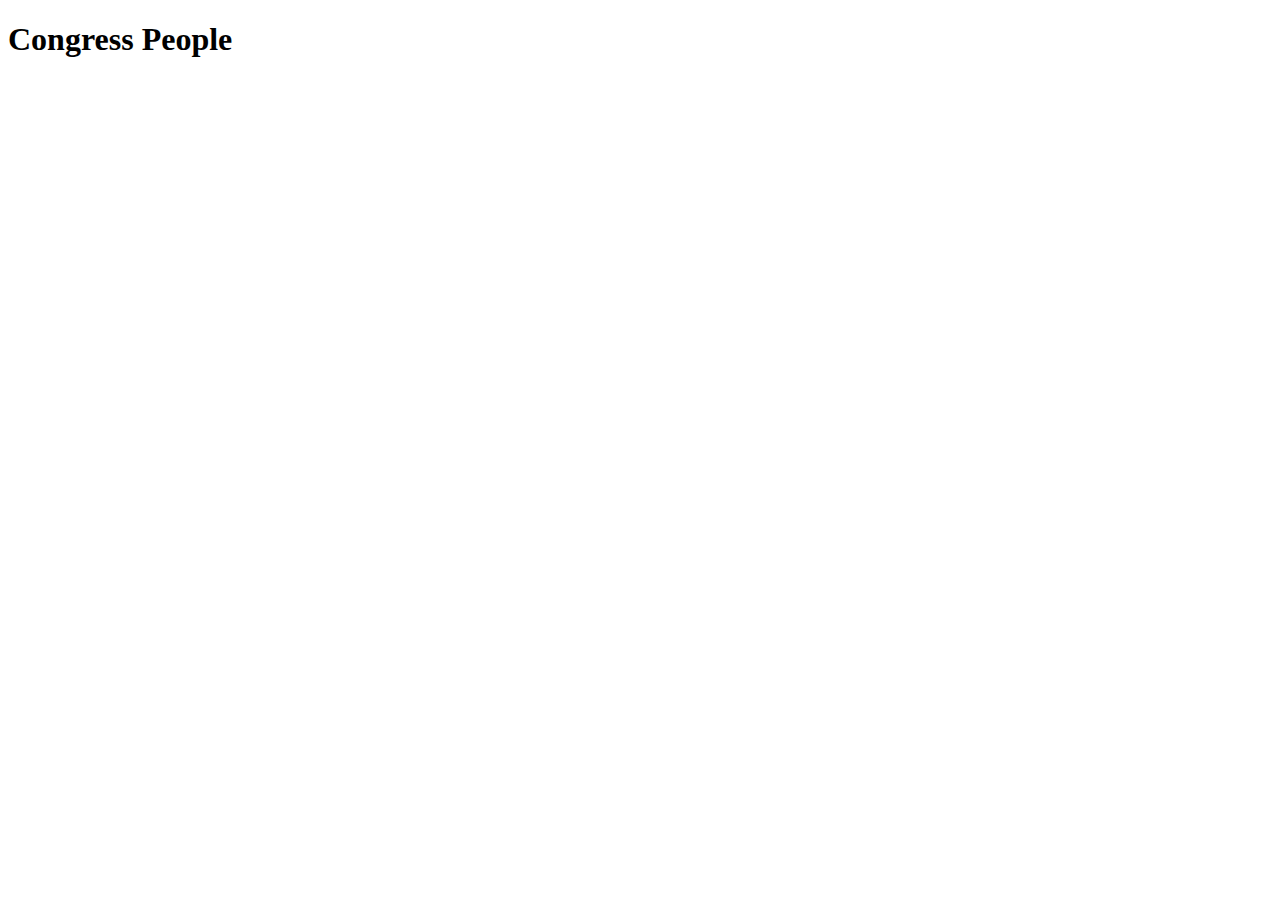
==== congress/index.html @ 92fcac72 "Filtered senators by name, party. Added pictures." ====
<!DOCTYPE html>
<html lang="en">
<head>
    <meta charset="UTF-8">
    <meta name="viewport" content="width=device-width, initial-scale=1.0">
    <link href="style.css" rel="stylesheet">
    <title>The Congress</title>
</head>
<body>
    <header>
        <h1>Congress People</h1>
    </header>
    <main>
        <div class="senators">
            
        </div>
    </main>
    <footer>

    </footer>
    <script type="module" src="index.js"></script>
</body>
</html>
---- congress/style.css ----
.senators {
    display: flex;
    flex-wrap: wrap;
}
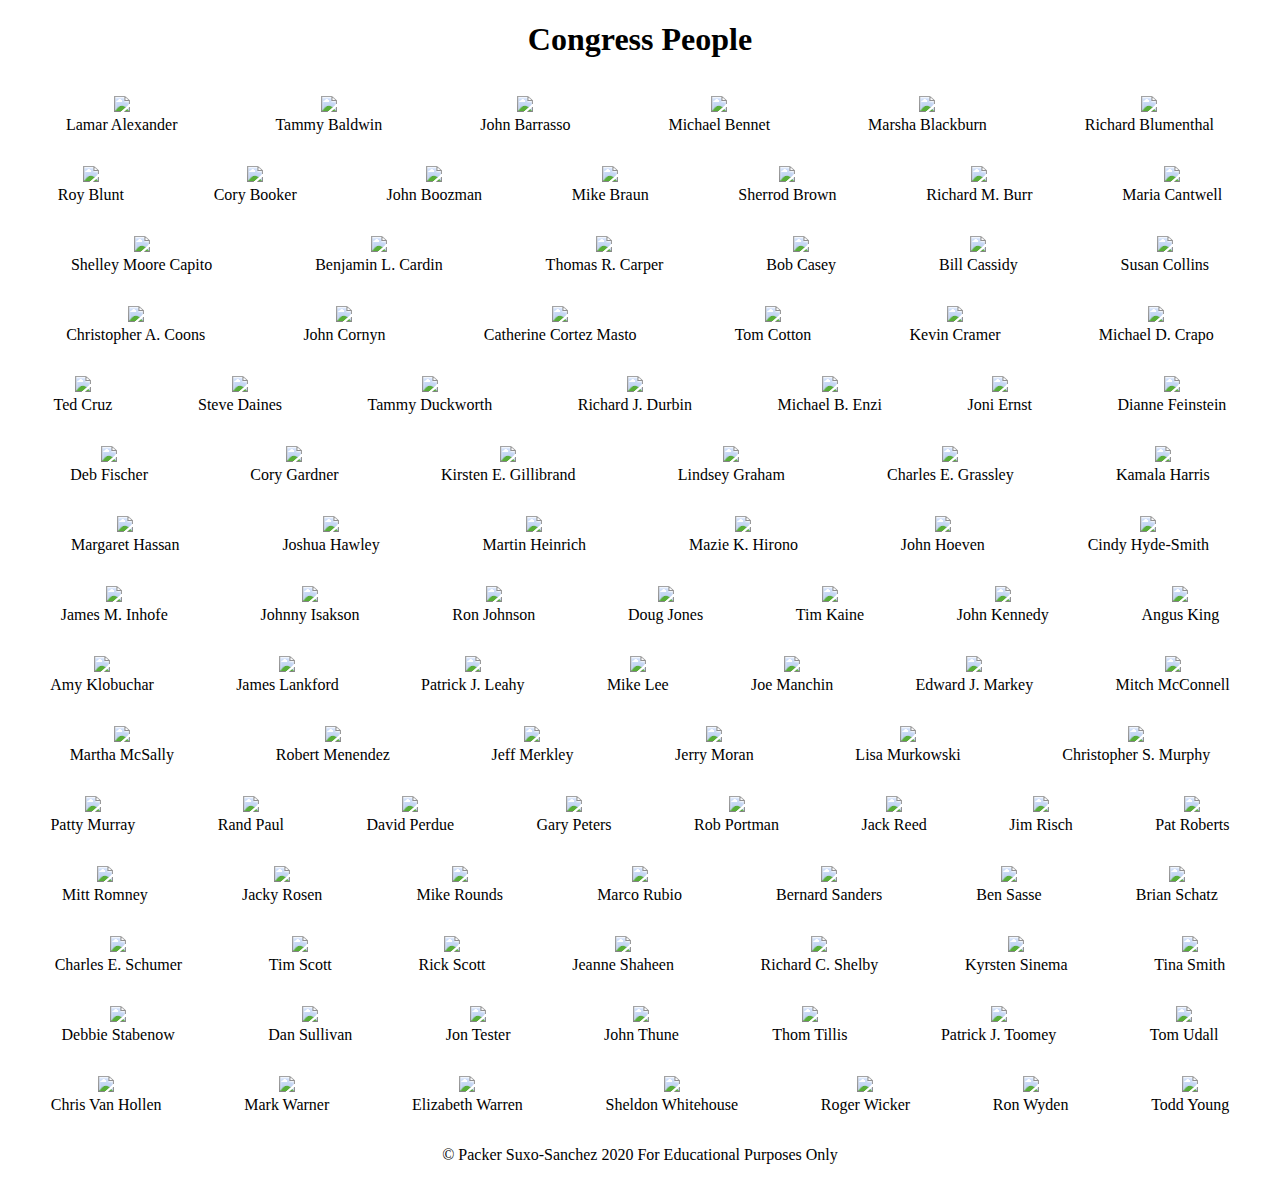
==== commit 2c1b980d: "Added footer, centered figures on Congress page" ====
--- a/congress/index.html
+++ b/congress/index.html
@@ -16,7 +16,7 @@
         </div>
     </main>
     <footer>
-
+        <p>&copy; Packer Suxo-Sanchez 2020 For Educational Purposes Only</p>
     </footer>
     <script type="module" src="index.js"></script>
 </body>
--- a/congress/style.css
+++ b/congress/style.css
@@ -1,4 +1,17 @@
+h1 {
+    text-align: center;
+}
+
 .senators {
     display: flex;
     flex-wrap: wrap;
+    justify-content: space-evenly;
+}
+
+figure {
+    text-align: center;
+}
+
+footer {
+    text-align: center;
 }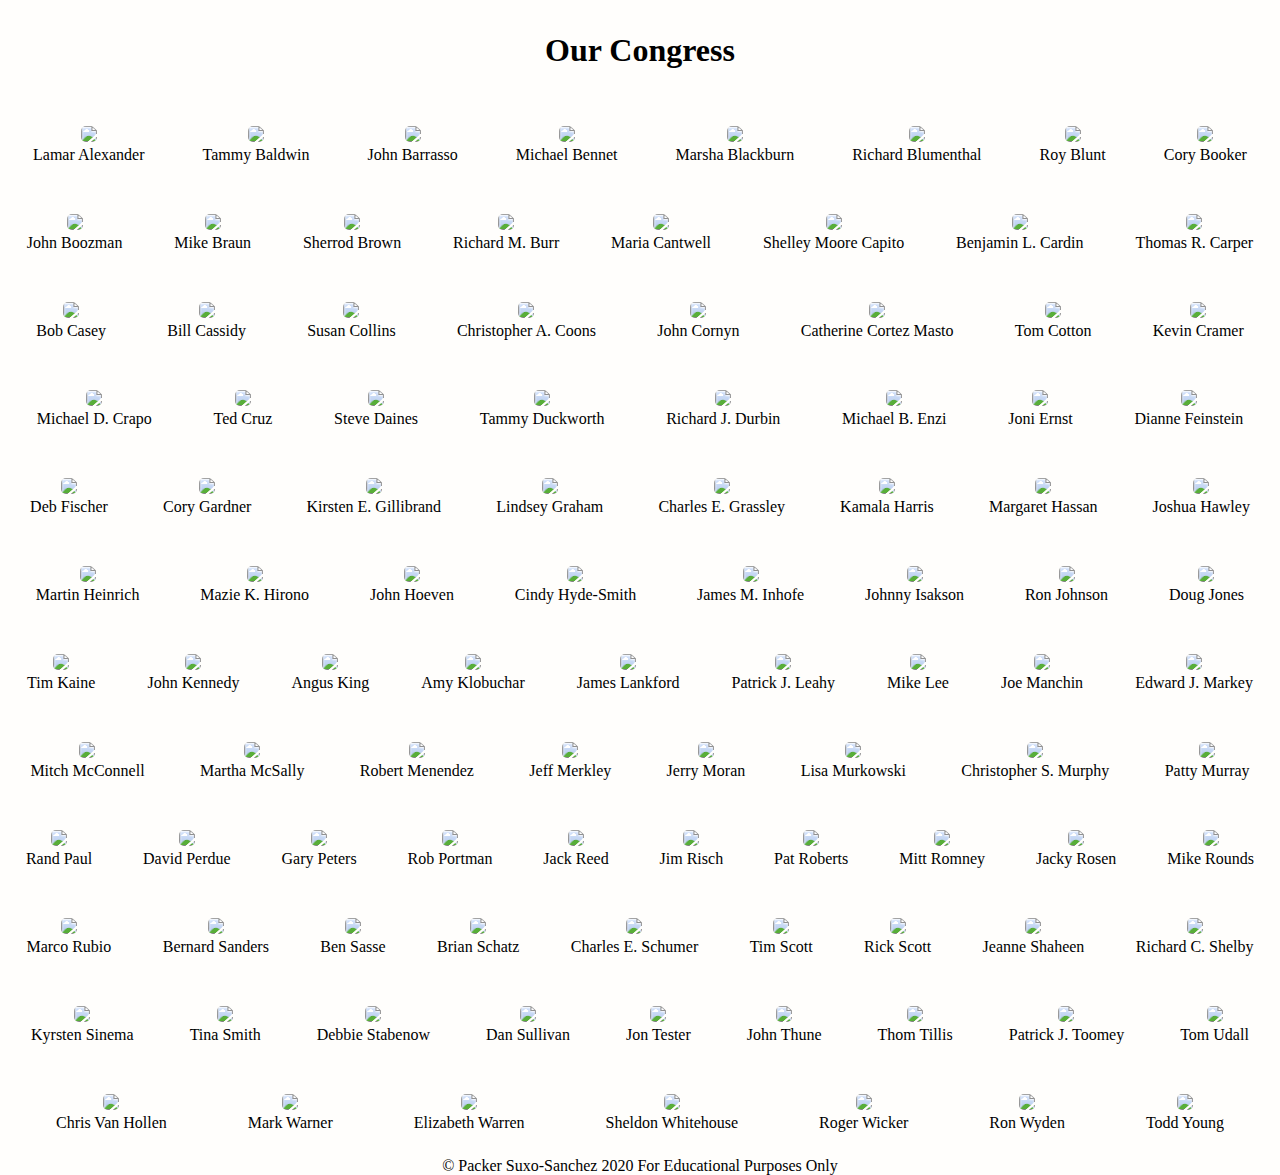
==== commit 60918c73: "Small style changes to Congress" ====
--- a/congress/index.html
+++ b/congress/index.html
@@ -8,7 +8,7 @@
 </head>
 <body>
     <header>
-        <h1>Congress People</h1>
+        <h1>Our Congress</h1>
     </header>
     <main>
         <div class="senators">
--- a/congress/style.css
+++ b/congress/style.css
@@ -1,4 +1,15 @@
+* {
+    margin: 0;
+    padding: 0;
+}
+    
+body {
+    background-color: #fffefc;
+}
+
 h1 {
+    padding-top: 2rem;
+    padding-bottom: 2rem;
     text-align: center;
 }
 
@@ -8,8 +19,14 @@
     justify-content: space-evenly;
 }
 
+img {
+    border-radius: 5px;
+}
+
 figure {
     text-align: center;
+    margin: 10px;
+    padding: 15px;
 }
 
 footer {
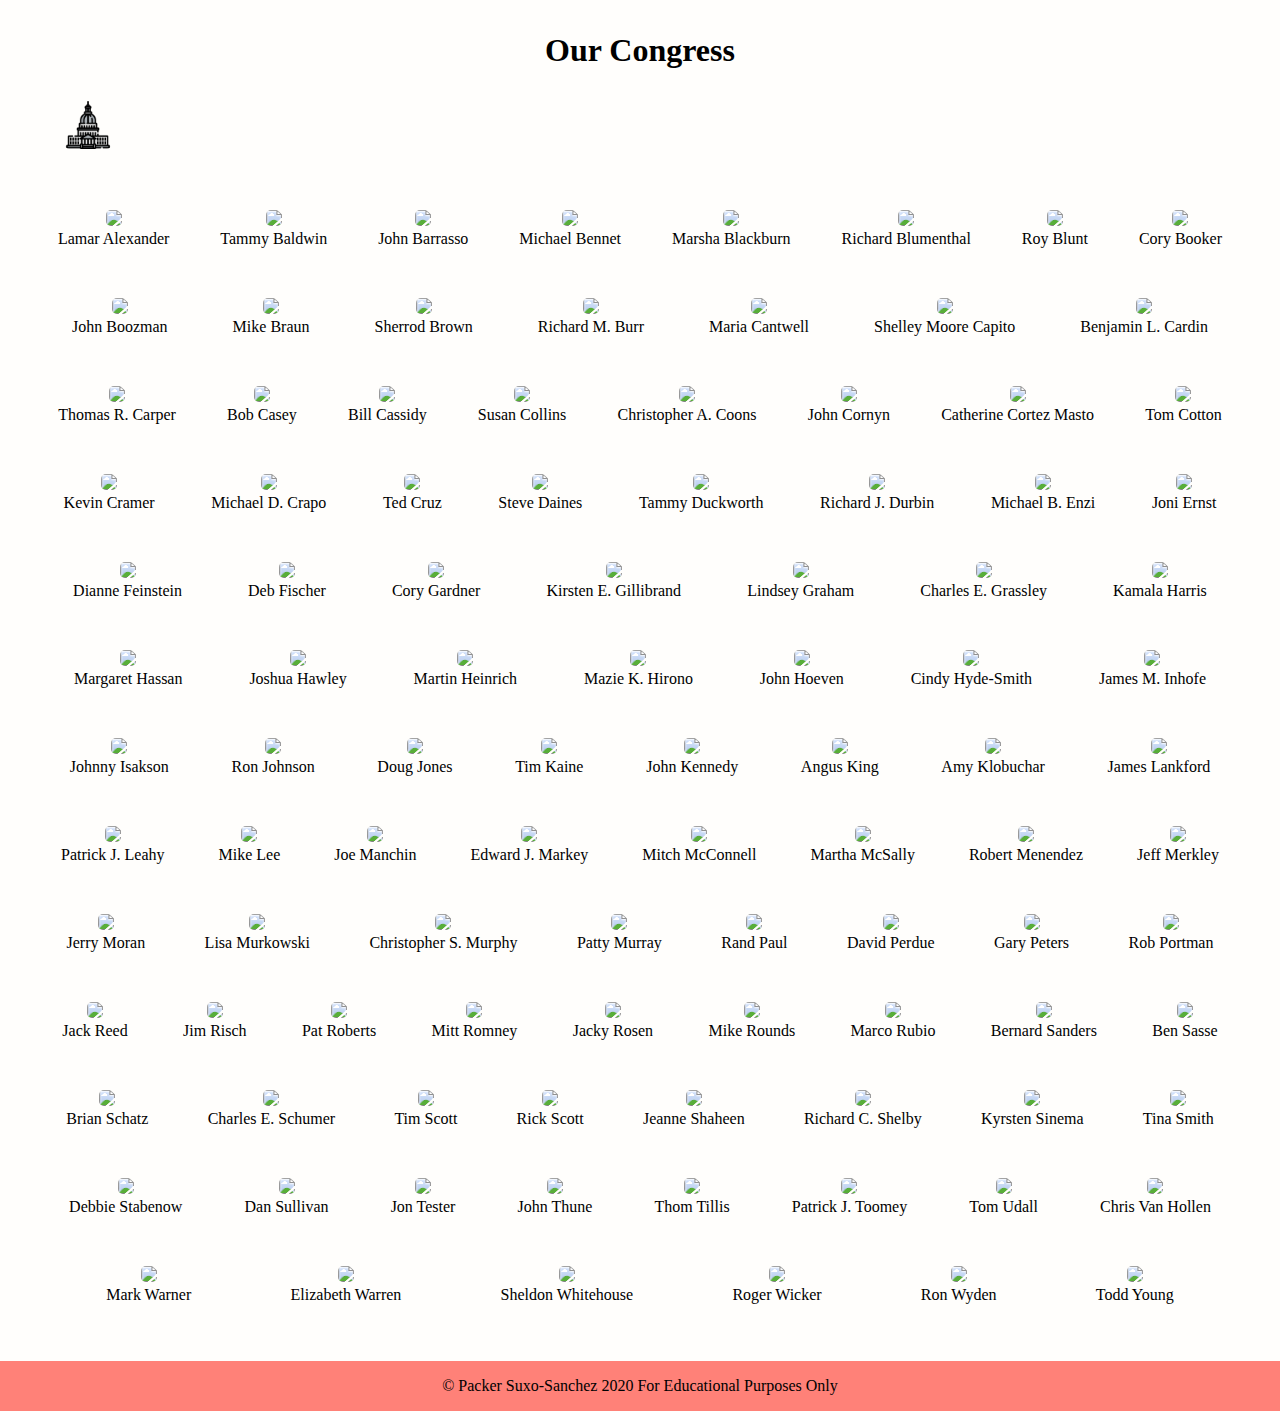
==== commit 7827faa3: "Added Home button to Congress" ====
--- a/congress/index.html
+++ b/congress/index.html
@@ -10,6 +10,11 @@
     <header>
         <h1>Our Congress</h1>
     </header>
+    <nav>
+        <ul>
+            <li><a href="../index.html"><img src="/images/capitol-logo.png" id="congress-home"></a></li>
+        </ul>
+    </nav>
     <main>
         <div class="senators">
             
--- a/congress/style.css
+++ b/congress/style.css
@@ -11,6 +11,20 @@
     padding-top: 2rem;
     padding-bottom: 2rem;
     text-align: center;
+}
+
+#congress-home {
+    margin-left: 4rem;
+    height: 3rem;
+}
+
+#congress-home:hover {
+    background-color: #FF8178;
+    transition: 1s;
+}
+
+main {
+    margin: 2rem;
 }
 
 .senators {
@@ -30,5 +44,8 @@
 }
 
 footer {
+    background-color: #FF8178;
+    padding-top: 1rem;
+    padding-bottom: 1rem;
     text-align: center;
 }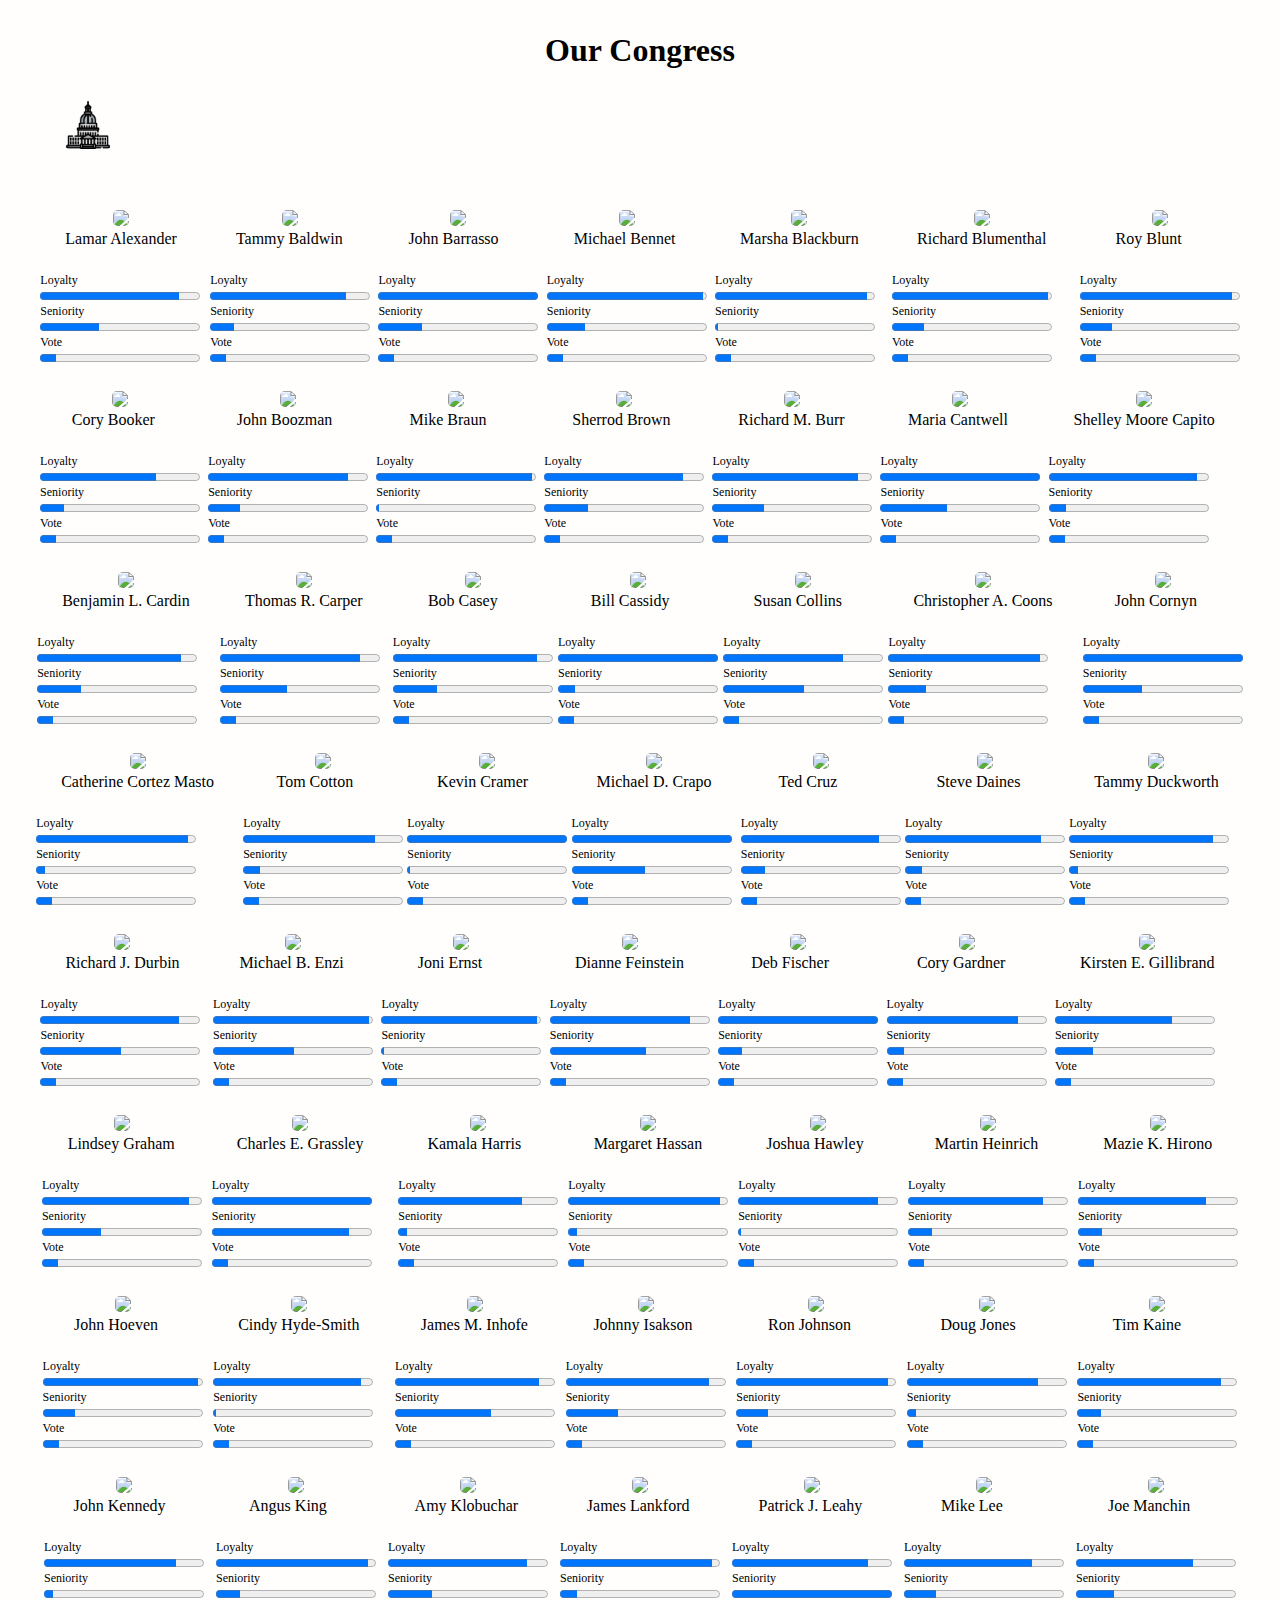
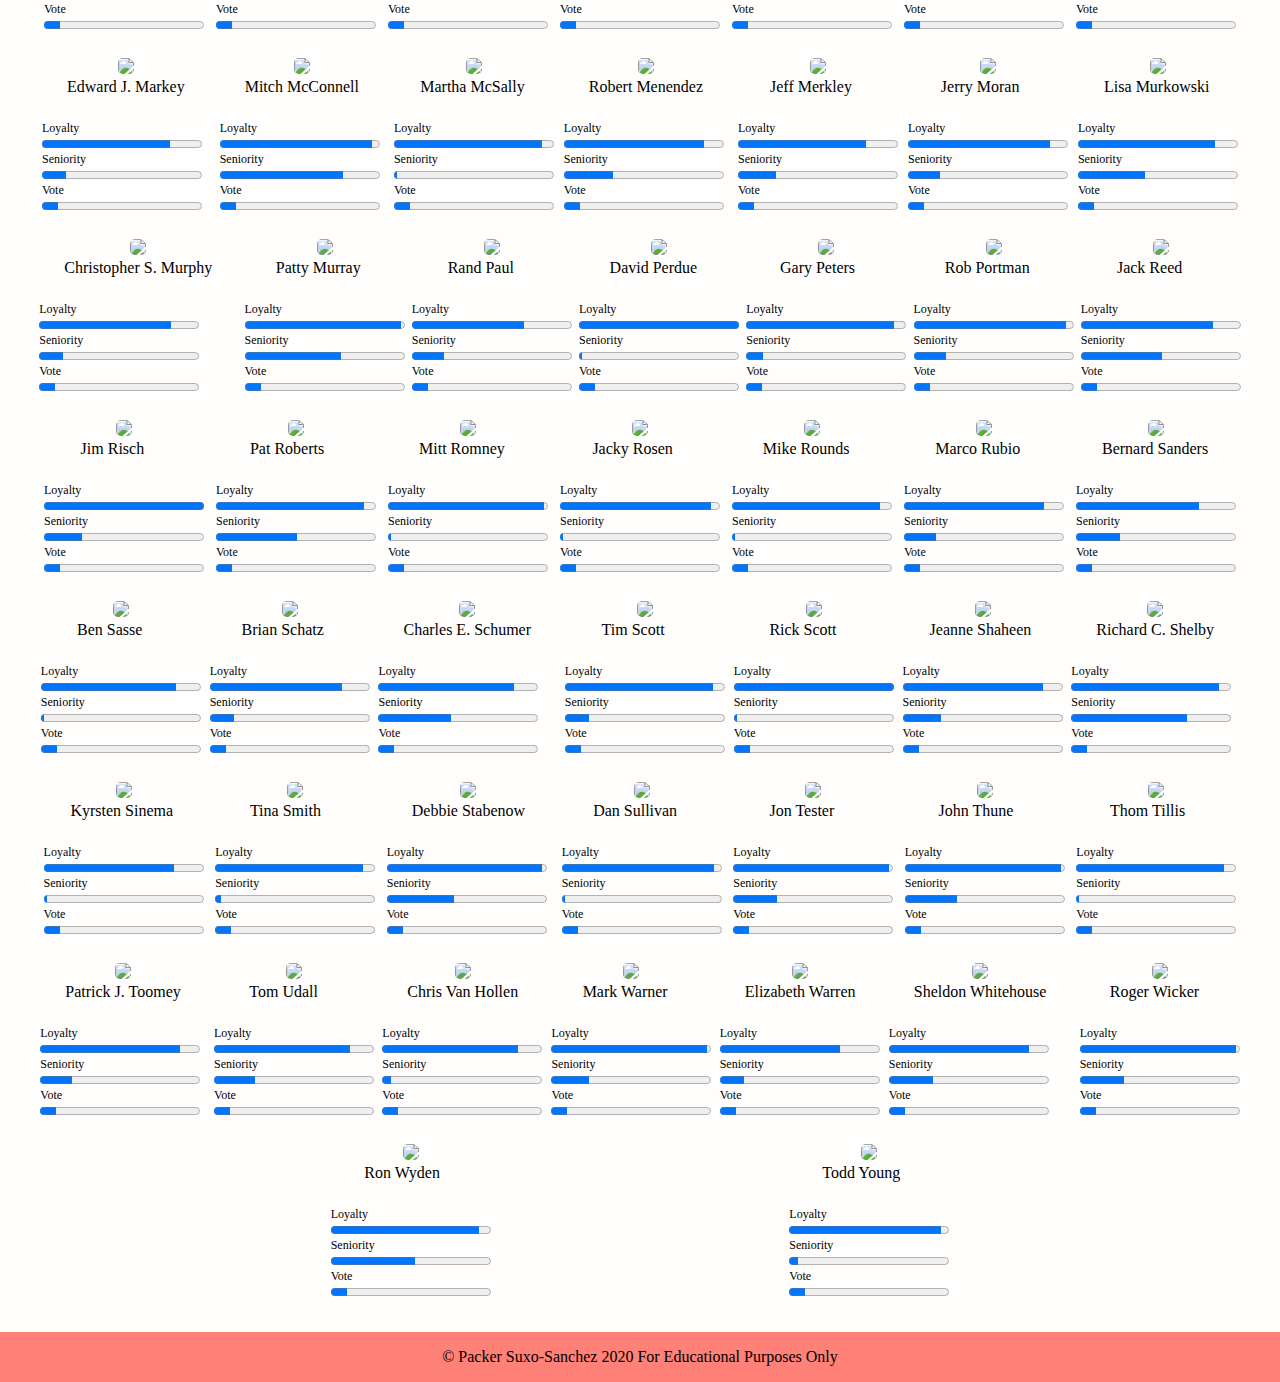
==== commit 88558ba9: "Added progress bars to Congress" ====
--- a/congress/index.html
+++ b/congress/index.html
@@ -4,6 +4,7 @@
     <meta charset="UTF-8">
     <meta name="viewport" content="width=device-width, initial-scale=1.0">
     <link href="style.css" rel="stylesheet">
+    <script src="https://kit.fontawesome.com/9f3880ef33.js" crossorigin="anonymous"></script>
     <title>The Congress</title>
 </head>
 <body>
@@ -16,7 +17,7 @@
         </ul>
     </nav>
     <main>
-        <div class="senators">
+        <div class="senatorGrid">
             
         </div>
     </main>
--- a/congress/style.css
+++ b/congress/style.css
@@ -1,6 +1,10 @@
 * {
     margin: 0;
     padding: 0;
+}
+
+html {
+    scroll-behavior: smooth;
 }
     
 body {
@@ -27,10 +31,36 @@
     margin: 2rem;
 }
 
-.senators {
+.senatorGrid {
     display: flex;
     flex-wrap: wrap;
     justify-content: space-evenly;
+}
+
+figcaption {
+    display: flex;
+    justify-content: space-around;
+}
+
+.fa-republican {
+    color: red;
+}
+
+.fa-democrat {
+    color: blue;
+}
+
+.fa-star {
+    color: yellow;
+}
+
+.progressDiv {
+    display: flex;
+    flex-direction: column;
+}
+
+label {
+    font-size: .75rem;
 }
 
 img {
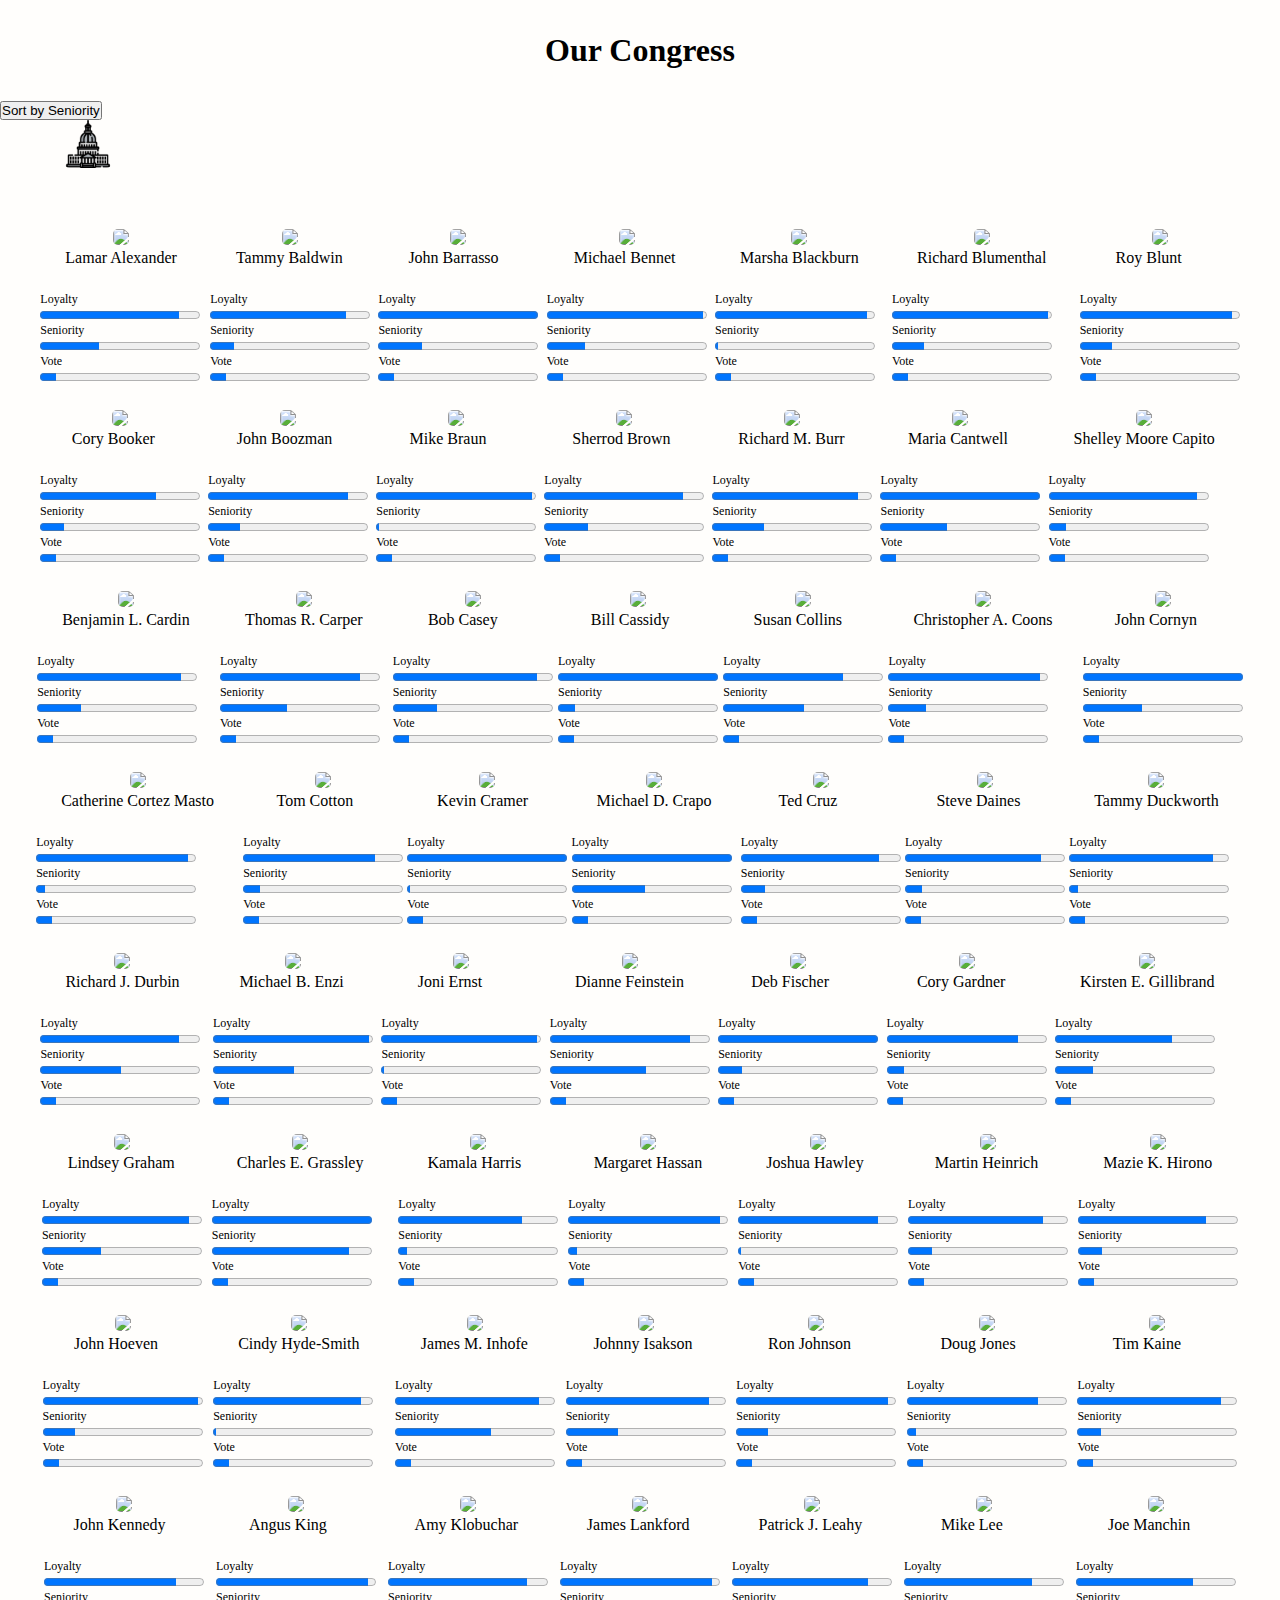
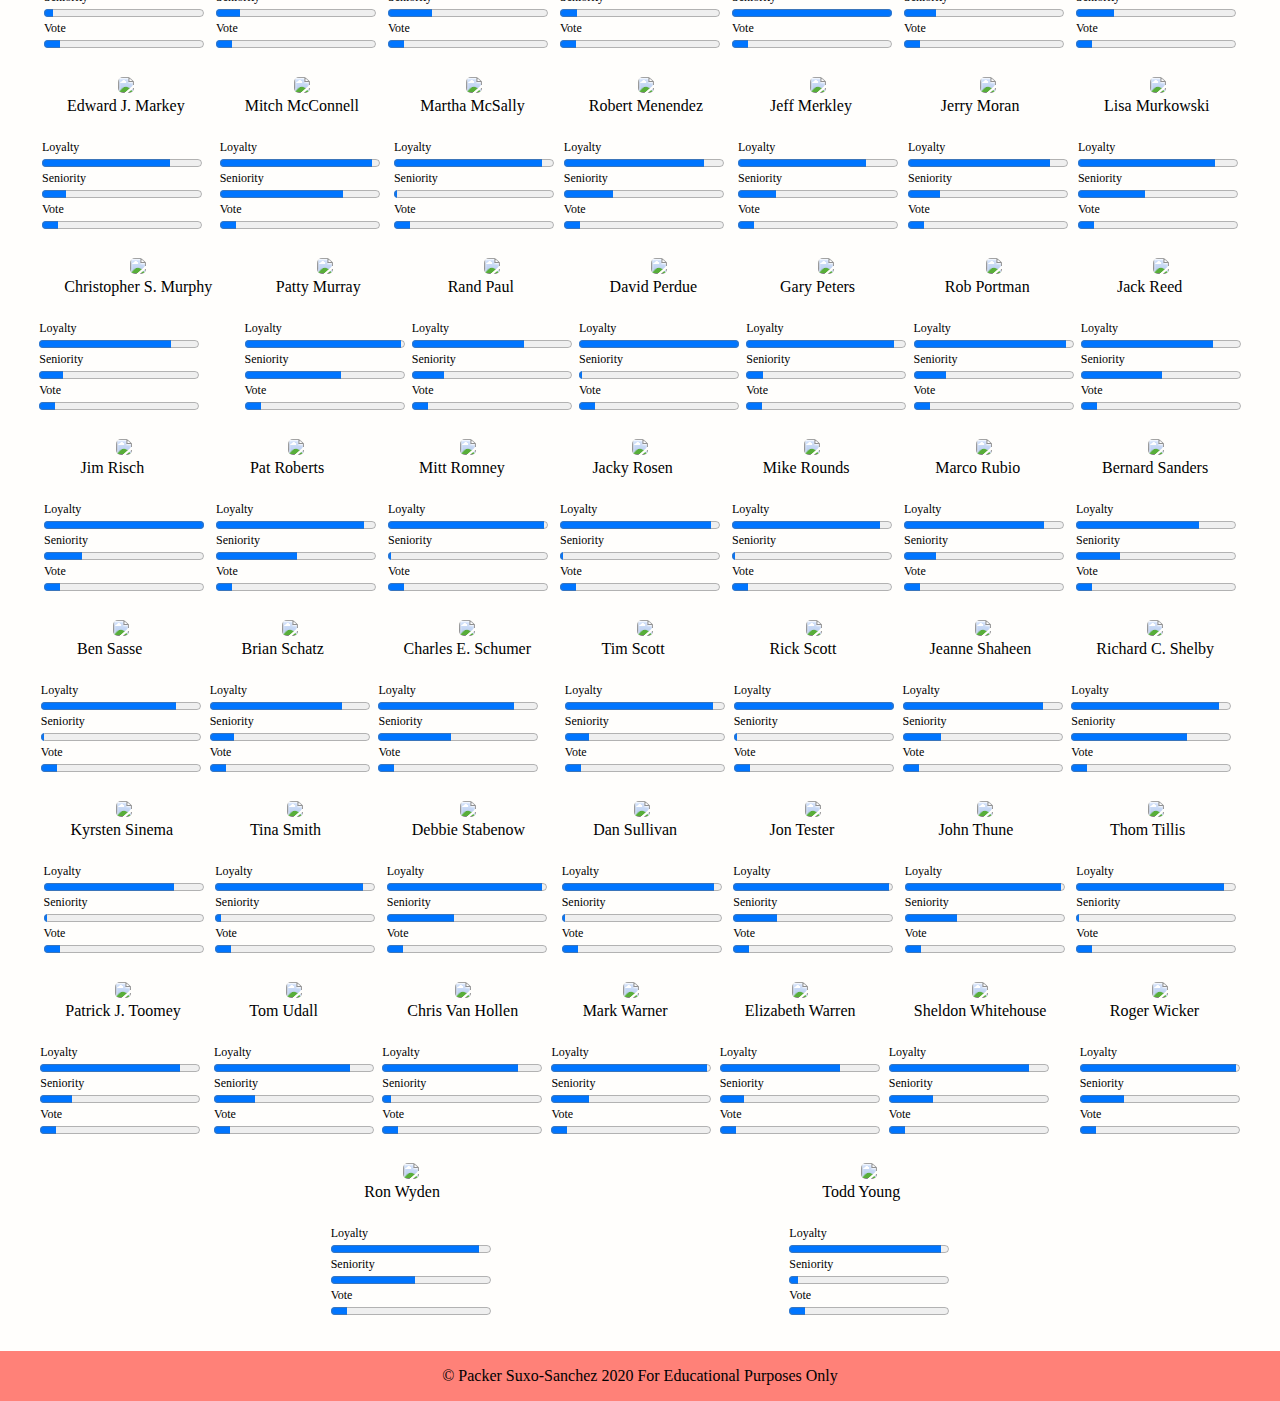
==== commit 61e2ab31: "Added sort button to Congress" ====
--- a/congress/index.html
+++ b/congress/index.html
@@ -10,6 +10,9 @@
 <body>
     <header>
         <h1>Our Congress</h1>
+        <div id="buttonHeader">
+            <button id="seniorityButton">Sort by Seniority</button>
+        </div>
     </header>
     <nav>
         <ul>
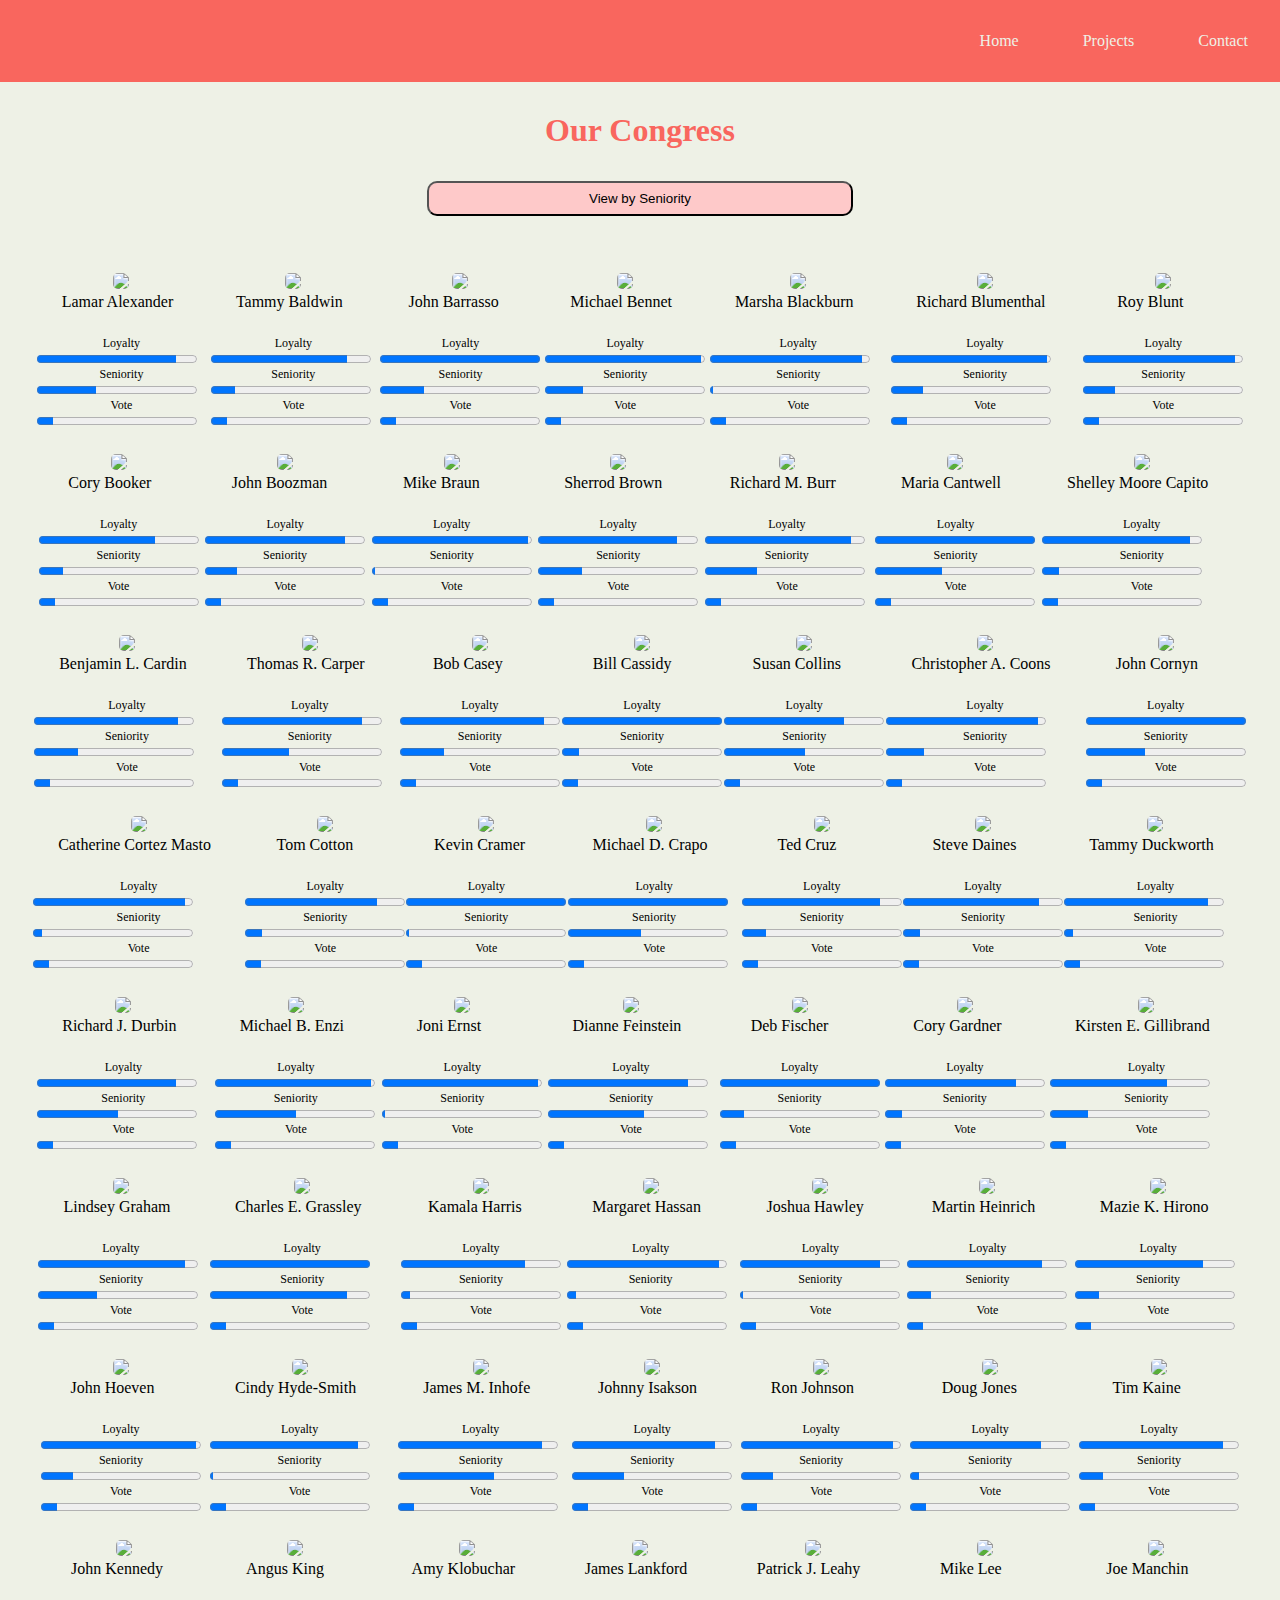
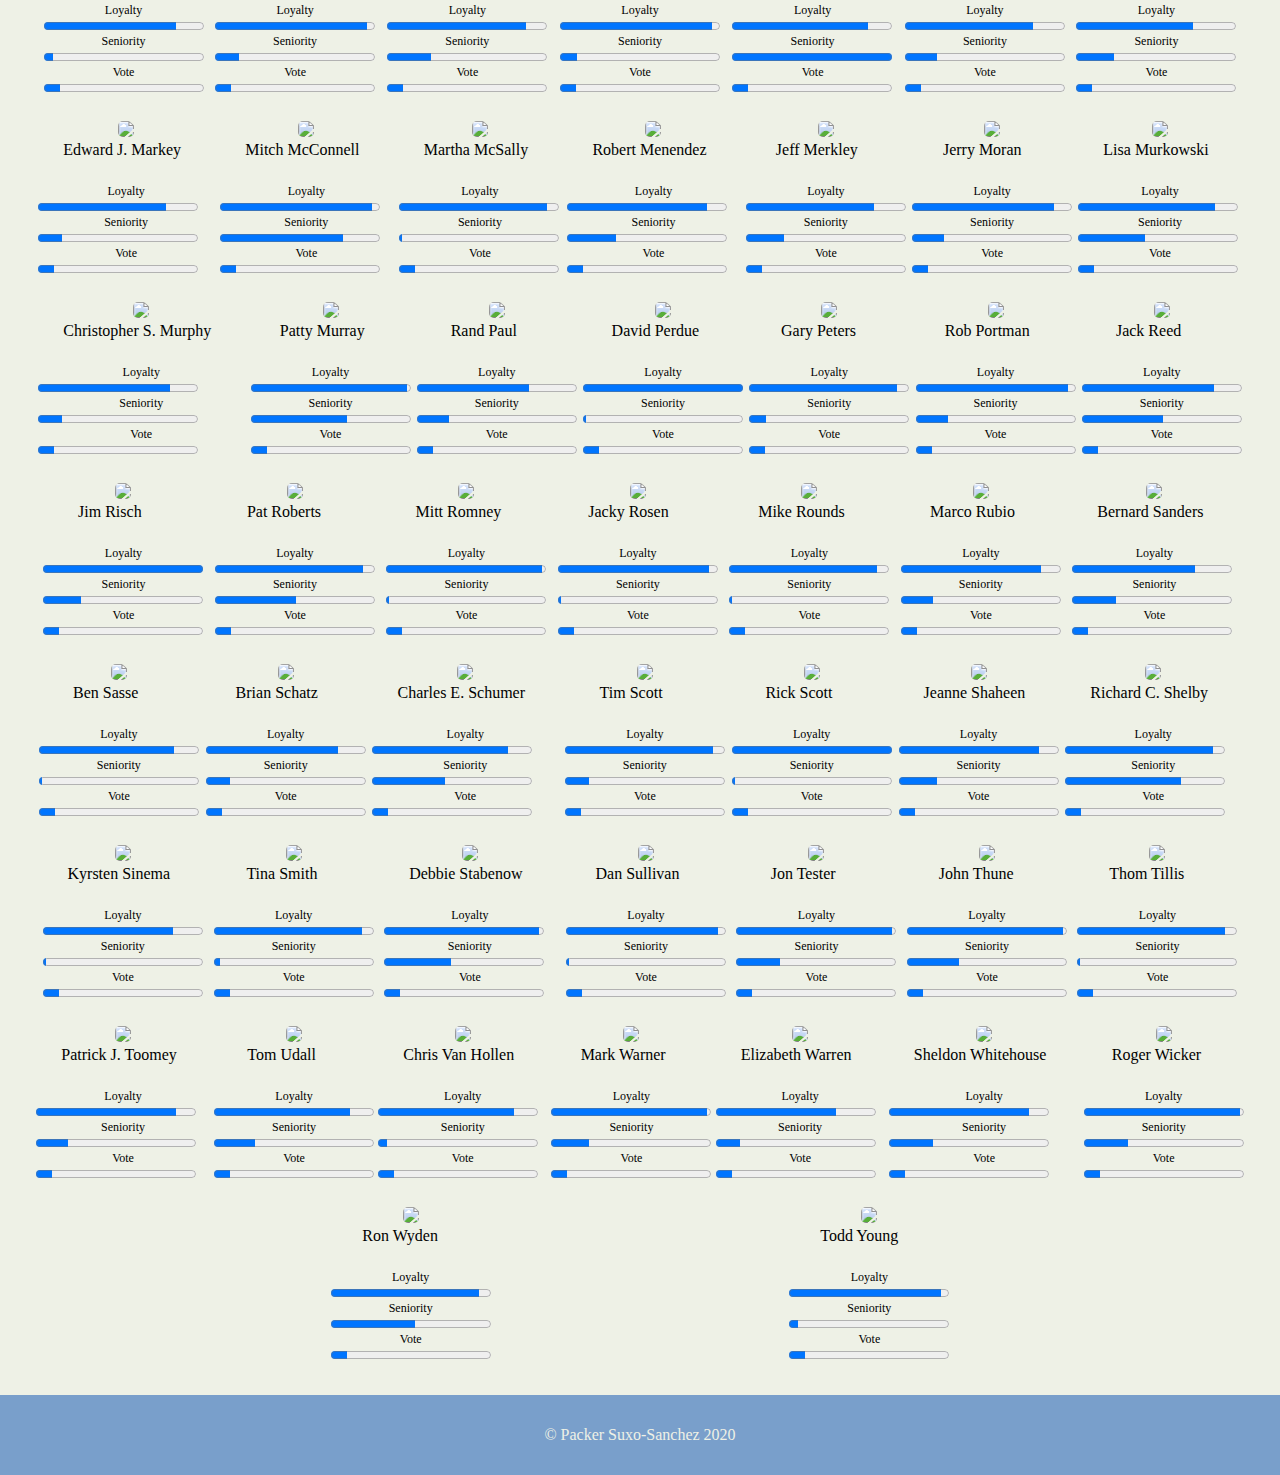
==== commit 1091b2b2: "Added nav to Congress, styled button" ====
--- a/congress/index.html
+++ b/congress/index.html
@@ -9,23 +9,35 @@
 </head>
 <body>
     <header>
-        <h1>Our Congress</h1>
+        <!--Navbar-->
+        <nav id="navbar">
+            <ul class="nav-list">
+                <li>
+                    <a href="/index.html#welcome-section">Home</a>
+                </li>
+                <li>
+                    <a href="/index.html#projects">Projects</a>
+                </li>
+                <li>
+                    <a href="/index.html#contact">Contact</a>
+                </li>
+            </ul>
+        </nav>
+    <!--Header-->
+    </header>
+    <h1>Our Congress</h1>
         <div id="buttonHeader">
-            <button id="seniorityButton">Sort by Seniority</button>
+            <button id="seniorityButton">View by Seniority</button>
         </div>
-    </header>
-    <nav>
-        <ul>
-            <li><a href="../index.html"><img src="/images/capitol-logo.png" id="congress-home"></a></li>
-        </ul>
-    </nav>
+    <!--Main Content-->
     <main>
         <div class="senatorGrid">
             
         </div>
     </main>
+    <!--Footer-->
     <footer>
-        <p>&copy; Packer Suxo-Sanchez 2020 For Educational Purposes Only</p>
+        <p>&copy; Packer Suxo-Sanchez 2020</p>
     </footer>
     <script type="module" src="index.js"></script>
 </body>
--- a/congress/style.css
+++ b/congress/style.css
@@ -1,3 +1,13 @@
+/* ----- Color Scheme ----- */
+/*
+#799FCB - Dark Pastel Blue
+#95B4CC - Wild Blue Yonder
+#AFC7D0 - Pastel Blue
+#EEF1E6 - Alabaster
+#FEC9C9 - Light Red
+#F9665E - Pastel Red
+*/
+
 * {
     margin: 0;
     padding: 0;
@@ -8,13 +18,66 @@
 }
     
 body {
-    background-color: #fffefc;
+    background-color: #EEF1E6;
 }
 
+/* ----- Anchors ----- */
+a {
+    text-decoration: none;
+    transition: .75s;
+}
+
+/* ----- Navigation Menu ----- */
+#navbar {
+    display: flex;
+    justify-content: flex-end;
+    position: fixed;
+    background-color: #F9665E;
+    width: 100%;
+    list-style: none;
+}
+
+.nav-list {
+    display: flex;
+    list-style: none;
+    margin-right: 0;
+}
+
+.nav-list a{
+    display: block;
+    padding: 2rem;
+    text-decoration: none;
+    color: #EEF1E6;
+}
+
+.nav-list a:hover {
+    color: #F9665E;
+    background-color: #EEF1E6;
+}
+
+/* ----- Headings ----- */
+
 h1 {
-    padding-top: 2rem;
+    color: #F9665E;
+    padding-top: 7rem;
     padding-bottom: 2rem;
     text-align: center;
+}
+
+/* ----- Buttons ----- */
+div {
+    text-align: center;
+}
+
+#seniorityButton {
+    background-color: #FEC9C9;
+    padding: .5rem 10rem;
+    border-radius: 10px;
+}
+
+#seniorityButton:hover {
+    background-color: #AFC7D0;
+    color: white;
 }
 
 #congress-home {
@@ -26,20 +89,47 @@
     background-color: #FF8178;
     transition: 1s;
 }
-
+/* ----- Main Content ----- */
 main {
     margin: 2rem;
 }
 
+/* ----- Senators ----- */
 .senatorGrid {
     display: flex;
     flex-wrap: wrap;
     justify-content: space-evenly;
 }
 
+.progressDiv {
+    display: flex;
+    flex-direction: column;
+}
+
+label {
+    font-size: .75rem;
+}
+
+/* ----- Images ----- */
+
+img {
+    border-radius: 5px;
+}
+
+figure {
+    text-align: center;
+    margin: 10px;
+    padding: 15px;
+}
+
 figcaption {
     display: flex;
     justify-content: space-around;
+}
+
+/* Party Icons */
+i {
+    padding-left: .5rem;
 }
 
 .fa-republican {
@@ -54,28 +144,12 @@
     color: yellow;
 }
 
-.progressDiv {
+/* ----- Footer ----- */
+footer {
     display: flex;
-    flex-direction: column;
-}
-
-label {
-    font-size: .75rem;
-}
-
-img {
-    border-radius: 5px;
-}
-
-figure {
-    text-align: center;
-    margin: 10px;
-    padding: 15px;
-}
-
-footer {
-    background-color: #FF8178;
-    padding-top: 1rem;
-    padding-bottom: 1rem;
-    text-align: center;
+    justify-content: center;
+    align-items: center;
+    height: 5rem;
+    background-color: #799FCB;
+    color: #EEF1E6;
 }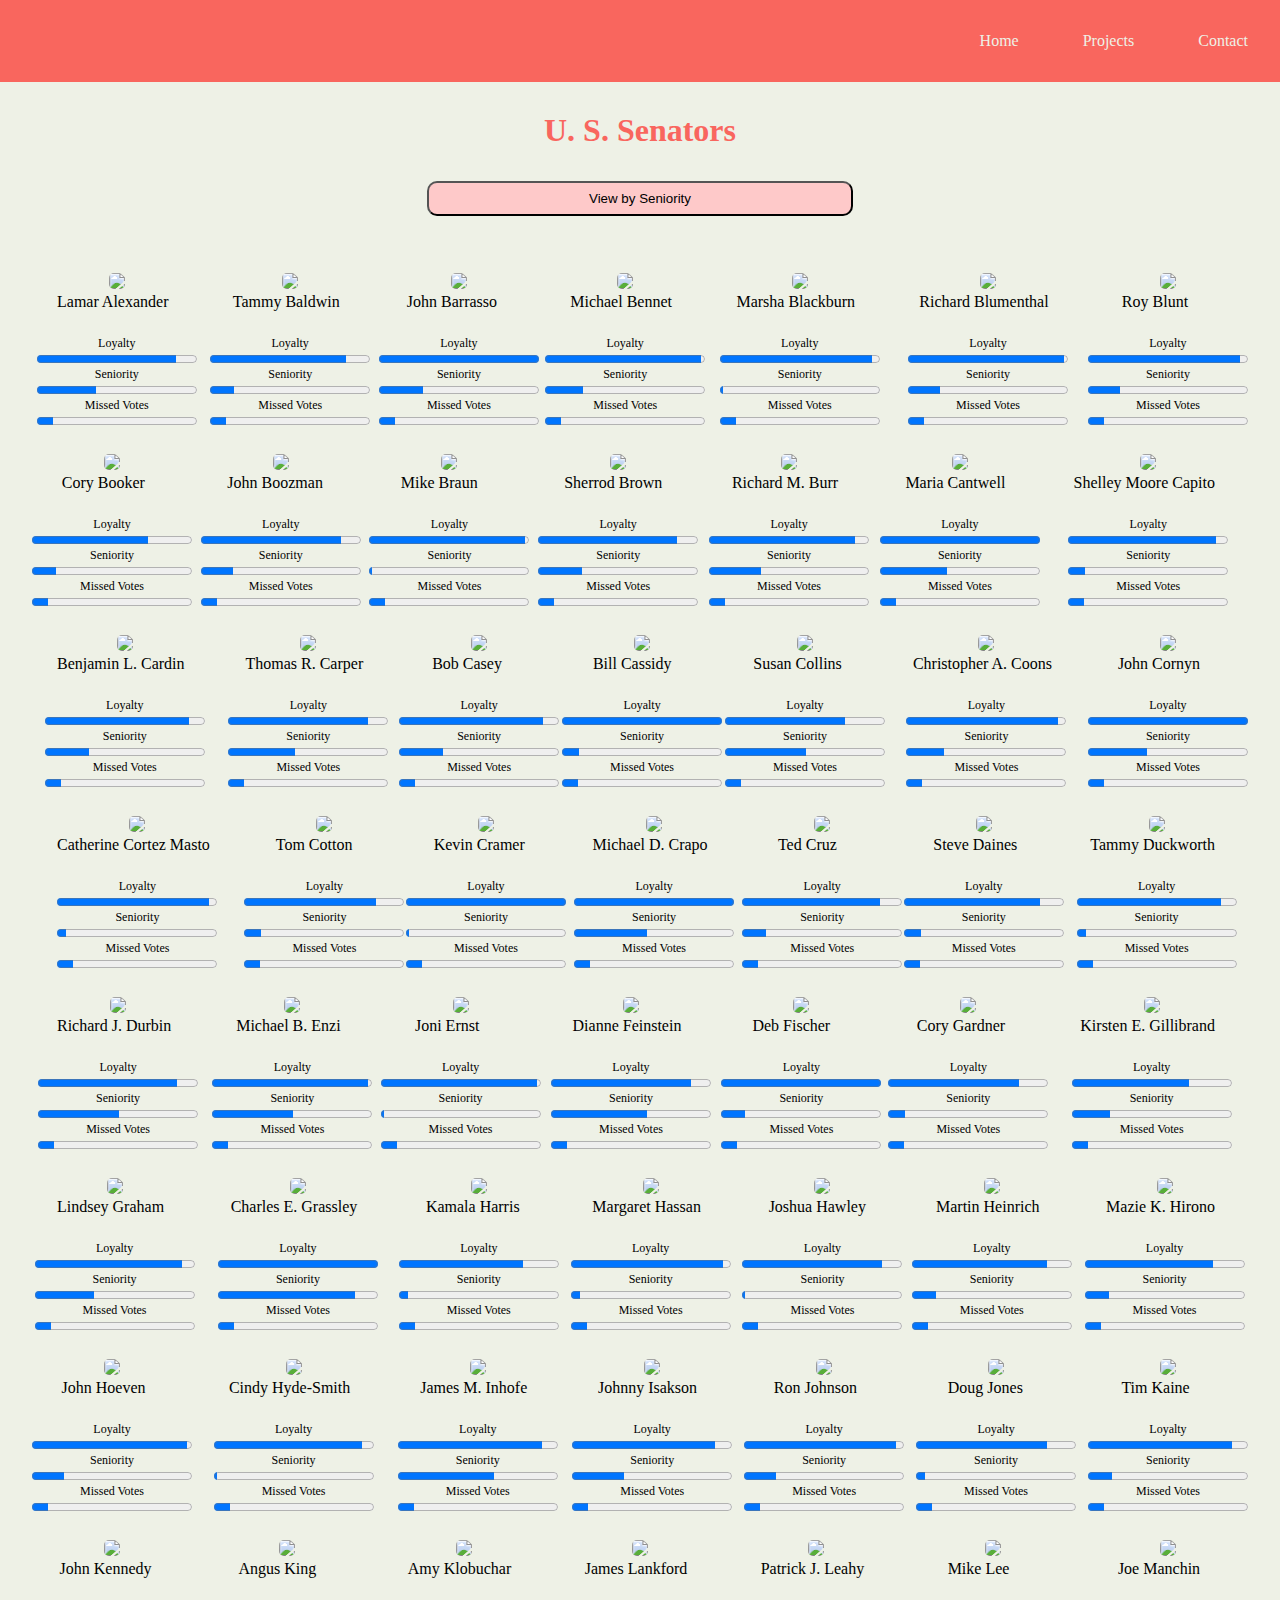
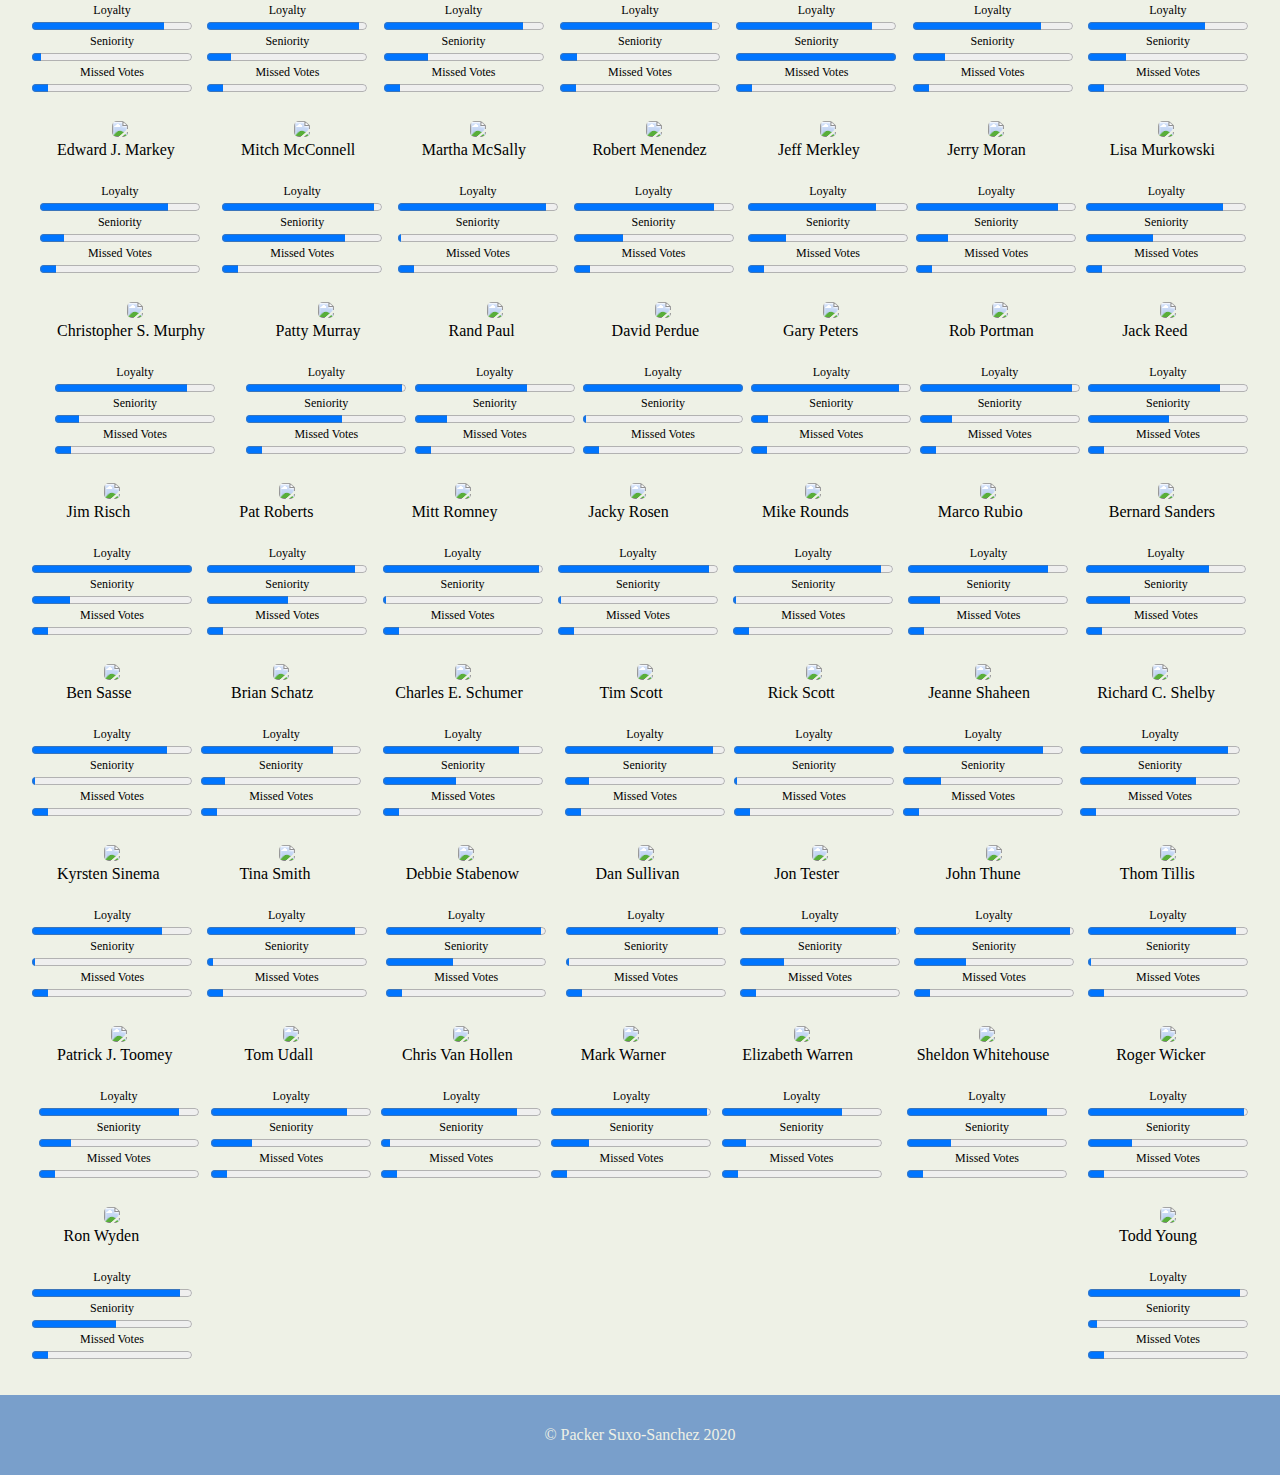
==== commit 5346e318: "Adjusted progress bar" ====
--- a/congress/index.html
+++ b/congress/index.html
@@ -25,7 +25,7 @@
         </nav>
     <!--Header-->
     </header>
-    <h1>Our Congress</h1>
+    <h1>U. S. Senators</h1>
         <div id="buttonHeader">
             <button id="seniorityButton">View by Seniority</button>
         </div>
--- a/congress/style.css
+++ b/congress/style.css
@@ -98,12 +98,17 @@
 .senatorGrid {
     display: flex;
     flex-wrap: wrap;
-    justify-content: space-evenly;
+    justify-content: space-between;
 }
 
 .progressDiv {
     display: flex;
     flex-direction: column;
+    text-align: center;
+}
+
+progress {
+    margin: auto;
 }
 
 label {
